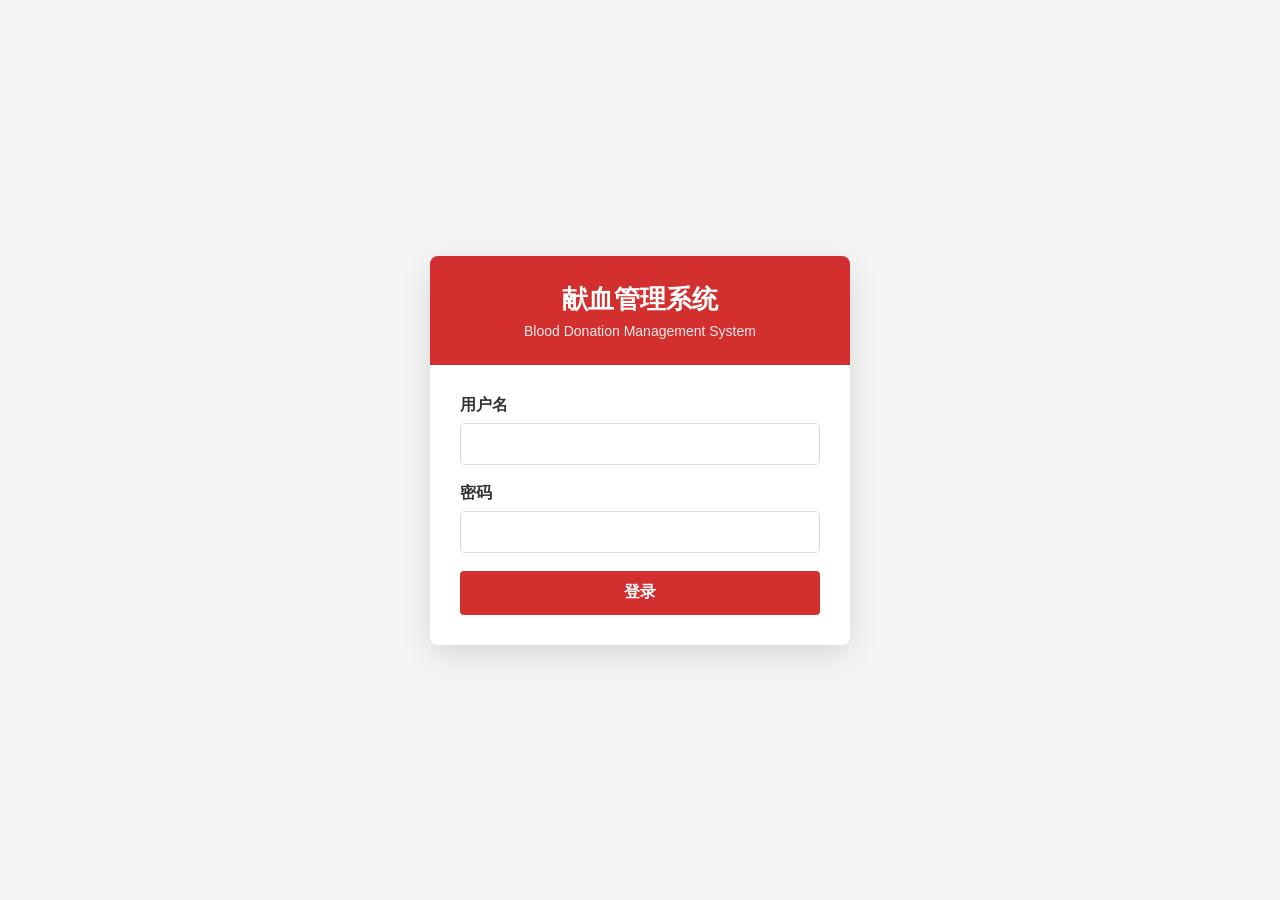
==== src/main/resources/static/index.html @ af1af0ae "feat(frontend): 接入页面 token 鉴权" ====
<!DOCTYPE html>
<html lang="zh-CN">
<head>
    <meta charset="UTF-8">
    <meta name="viewport" content="width=device-width, initial-scale=1.0">
    <title>献血管理系统</title>
    <style>
        * {
            margin: 0;
            padding: 0;
            box-sizing: border-box;
        }
        body {
            font-family: 'Microsoft YaHei', sans-serif;
            background-color: #f5f5f5;
        }
        .header {
            background: linear-gradient(135deg, #e53935 0%, #d32f2f 100%);
            color: white;
            padding: 20px;
            text-align: center;
            box-shadow: 0 2px 10px rgba(0,0,0,0.1);
        }
        .header h1 {
            font-size: 28px;
            font-weight: bold;
        }
        .nav {
            background: #333;
            padding: 10px;
            text-align: center;
        }
        .nav a {
            color: white;
            text-decoration: none;
            margin: 0 20px;
            font-size: 16px;
            padding: 8px 16px;
            border-radius: 4px;
            transition: background 0.3s;
        }
        .nav a:hover {
            background: #555;
        }
        .container {
            max-width: 1200px;
            margin: 30px auto;
            padding: 0 20px;
        }
        .card {
            background: white;
            border-radius: 8px;
            padding: 25px;
            margin-bottom: 20px;
            box-shadow: 0 2px 10px rgba(0,0,0,0.08);
        }
        .card h2 {
            color: #333;
            margin-bottom: 20px;
            padding-bottom: 10px;
            border-bottom: 2px solid #e53935;
        }
        .stats-grid {
            display: grid;
            grid-template-columns: repeat(auto-fit, minmax(250px, 1fr));
            gap: 20px;
            margin-top: 20px;
        }
        .stat-card {
            background: linear-gradient(135deg, #667eea 0%, #764ba2 100%);
            color: white;
            padding: 25px;
            border-radius: 8px;
            text-align: center;
        }
        .stat-card:nth-child(2) {
            background: linear-gradient(135deg, #f093fb 0%, #f5576c 100%);
        }
        .stat-card:nth-child(3) {
            background: linear-gradient(135deg, #4facfe 0%, #00f2fe 100%);
        }
        .stat-card:nth-child(4) {
            background: linear-gradient(135deg, #43e97b 0%, #38f9d7 100%);
        }
        .stat-value {
            font-size: 36px;
            font-weight: bold;
            margin-bottom: 5px;
        }
        .stat-label {
            font-size: 14px;
            opacity: 0.9;
        }
        .btn {
            background: #e53935;
            color: white;
            border: none;
            padding: 10px 20px;
            border-radius: 4px;
            cursor: pointer;
            font-size: 14px;
            transition: background 0.3s;
        }
        .btn:hover {
            background: #d32f2f;
        }
        .btn-primary {
            background: #1976d2;
        }
        .btn-primary:hover {
            background: #1565c0;
        }
        .btn-success {
            background: #388e3c;
        }
        .btn-success:hover {
            background: #2e7d32;
        }
        .btn-danger {
            background: #d32f2f;
        }
        .btn-danger:hover {
            background: #c62828;
        }
        table {
            width: 100%;
            border-collapse: collapse;
            margin-top: 15px;
        }
        table th, table td {
            padding: 12px;
            text-align: left;
            border-bottom: 1px solid #eee;
        }
        table th {
            background: #f8f9fa;
            font-weight: 600;
            color: #333;
        }
        table tr:hover {
            background: #f5f5f5;
        }
        .form-group {
            margin-bottom: 15px;
        }
        .form-group label {
            display: block;
            margin-bottom: 5px;
            font-weight: 500;
        }
        .form-group input, .form-group select, .form-group textarea {
            width: 100%;
            padding: 10px;
            border: 1px solid #ddd;
            border-radius: 4px;
            font-size: 14px;
        }
        .form-group input:focus, .form-group select:focus, .form-group textarea:focus {
            outline: none;
            border-color: #e53935;
        }
        .modal {
            display: none;
            position: fixed;
            top: 0;
            left: 0;
            width: 100%;
            height: 100%;
            background: rgba(0,0,0,0.5);
            justify-content: center;
            align-items: center;
            z-index: 1000;
        }
        .modal-content {
            background: white;
            padding: 30px;
            border-radius: 8px;
            width: 90%;
            max-width: 500px;
            position: relative;
        }
        .modal-content .close {
            position: absolute;
            top: 15px;
            right: 15px;
            font-size: 24px;
            cursor: pointer;
            color: #999;
        }
        .modal-content .close:hover {
            color: #333;
        }
        .status-badge {
            padding: 4px 12px;
            border-radius: 20px;
            font-size: 12px;
            font-weight: 500;
        }
        .status-pending {
            background: #fff3e0;
            color: #e65100;
        }
        .status-active {
            background: #e3f2fd;
            color: #1565c0;
        }
        .status-completed {
            background: #e8f5e9;
            color: #2e7d32;
        }
        .status-canceled {
            background: #fce4ec;
            color: #c2185b;
        }
        .pagination {
            text-align: center;
            margin-top: 20px;
        }
        .pagination a {
            display: inline-block;
            padding: 8px 16px;
            margin: 0 4px;
            border: 1px solid #ddd;
            border-radius: 4px;
            text-decoration: none;
            color: #333;
        }
        .pagination a:hover {
            background: #f5f5f5;
        }
        .pagination a.active {
            background: #e53935;
            color: white;
            border-color: #e53935;
        }
        .search-bar {
            display: flex;
            gap: 10px;
            margin-bottom: 20px;
        }
        .search-bar input {
            flex: 1;
            padding: 10px;
            border: 1px solid #ddd;
            border-radius: 4px;
        }
        .message {
            padding: 12px;
            border-radius: 4px;
            margin-bottom: 15px;
        }
        .message.success {
            background: #e8f5e9;
            color: #2e7d32;
        }
        .message.error {
            background: #fce4ec;
            color: #c2185b;
        }
    </style>
</head>
<body>
    <div class="header">
        <h1>🩸 献血管理系统</h1>
        <p style="margin-top: 5px; opacity: 0.9;">Blood Donation Management System</p>
    </div>
    
    <div class="nav">
        <a href="index.html">首页</a>
        <a href="activity.html">活动管理</a>
        <a href="appointment.html">预约管理</a>
        <a href="donor.html">献血者管理</a>
        <a href="collection.html">采血记录</a>
        <a href="stock.html">库存管理</a>
    </div>

    <div class="container">
        <div class="card">
            <h2>📊 数据概览</h2>
            <div class="stats-grid">
                <div class="stat-card">
                    <div class="stat-value" id="activityCount">0</div>
                    <div class="stat-label">活动总数</div>
                </div>
                <div class="stat-card">
                    <div class="stat-value" id="appointmentCount">0</div>
                    <div class="stat-label">预约总数</div>
                </div>
                <div class="stat-card">
                    <div class="stat-value" id="donorCount">0</div>
                    <div class="stat-label">献血者总数</div>
                </div>
                <div class="stat-card">
                    <div class="stat-value" id="stockCount">0</div>
                    <div class="stat-label">库存总量(ml)</div>
                </div>
            </div>
        </div>

        <div class="card">
            <h2>🎯 近期活动</h2>
            <table>
                <thead>
                    <tr>
                        <th>活动名称</th>
                        <th>地点</th>
                        <th>日期</th>
                        <th>状态</th>
                        <th>剩余名额</th>
                    </tr>
                </thead>
                <tbody id="recentActivities">
                    <tr>
                        <td colspan="5" style="text-align: center; color: #999;">加载中...</td>
                    </tr>
                </tbody>
            </table>
        </div>

        <div class="card">
            <h2>📝 今日预约</h2>
            <table>
                <thead>
                    <tr>
                        <th>预约人</th>
                        <th>活动</th>
                        <th>时段</th>
                        <th>状态</th>
                        <th>预约时间</th>
                    </tr>
                </thead>
                <tbody id="todayAppointments">
                    <tr>
                        <td colspan="5" style="text-align: center; color: #999;">加载中...</td>
                    </tr>
                </tbody>
            </table>
        </div>
    </div>

    <script src="auth.js"></script>
    <script>
        const API_BASE = '/api';

        async function fetchData(url) {
            try {
                const response = await fetch(API_BASE + url);
                const result = await response.json();
                return result.data;
            } catch (error) {
                console.error('Fetch error:', error);
                return null;
            }
        }

        async function loadStats() {
            const role = BloodAuth.getUserRole();
            const isDonor = role === 'ROLE_DONOR';
            const isAdmin = BloodAuth.hasAnyRole(['ROLE_ADMIN', 'ROLE_SUPER_ADMIN']);
            const activities = await fetchData('/activity/all');
            const appointments = isDonor ? await fetchData('/appointment/my/list?pageNum=1&pageSize=1000') : null;
            const donors = isAdmin ? await fetchData('/donor/list?pageNum=1&pageSize=1000') : null;
            const stocks = isAdmin ? await fetchData('/stock/summary?bloodType=A型') : null;

            document.getElementById('activityCount').textContent = activities ? activities.length : 0;
            document.getElementById('appointmentCount').textContent = appointments ? appointments.total : 0;
            document.getElementById('donorCount').textContent = donors ? donors.total : 0;
            document.getElementById('stockCount').textContent = stocks ? stocks.totalAmount : 0;
        }

        async function loadRecentActivities() {
            const activities = await fetchData('/activity/list?pageNum=1&pageSize=5');
            const tbody = document.getElementById('recentActivities');
            
            if (!activities || activities.records.length === 0) {
                tbody.innerHTML = '<tr><td colspan="5" style="text-align: center; color: #999;">暂无数据</td></tr>';
                return;
            }

            tbody.innerHTML = activities.records.map(activity => `
                <tr>
                    <td>${activity.activityName}</td>
                    <td>${activity.location}</td>
                    <td>${activity.activityDate}</td>
                    <td><span class="status-badge ${getStatusClass(activity.status)}">${activity.status}</span></td>
                    <td>上午: ${activity.morningRemaining} / 下午: ${activity.afternoonRemaining}</td>
                </tr>
            `).join('');
        }

        async function loadTodayAppointments() {
            const tbody = document.getElementById('todayAppointments');
            if (BloodAuth.getUserRole() !== 'ROLE_DONOR') {
                tbody.innerHTML = '<tr><td colspan="5" style="text-align: center; color: #999;">管理员可通过左侧业务模块查看数据</td></tr>';
                return;
            }

            const appointments = await fetchData('/appointment/my/list?pageNum=1&pageSize=10');
            
            if (!appointments || appointments.records.length === 0) {
                tbody.innerHTML = '<tr><td colspan="5" style="text-align: center; color: #999;">暂无数据</td></tr>';
                return;
            }

            tbody.innerHTML = appointments.records.slice(0, 5).map(app => `
                <tr>
                    <td>用户${app.userId}</td>
                    <td>活动${app.activityId}</td>
                    <td>${app.timeSlot}</td>
                    <td><span class="status-badge ${getStatusClass(app.status)}">${app.status}</span></td>
                    <td>${app.appointmentTime ? app.appointmentTime.split(' ')[0] : '-'}</td>
                </tr>
            `).join('');
        }

        function getStatusClass(status) {
            switch(status) {
                case '未开始':
                case '待参加':
                    return 'status-pending';
                case '进行中':
                    return 'status-active';
                case '已完成':
                    return 'status-completed';
                case '已取消':
                case '已失效':
                    return 'status-canceled';
                default:
                    return 'status-pending';
            }
        }

        document.addEventListener('DOMContentLoaded', () => {
            loadStats();
            loadRecentActivities();
            loadTodayAppointments();
        });
    </script>
</body>
</html>
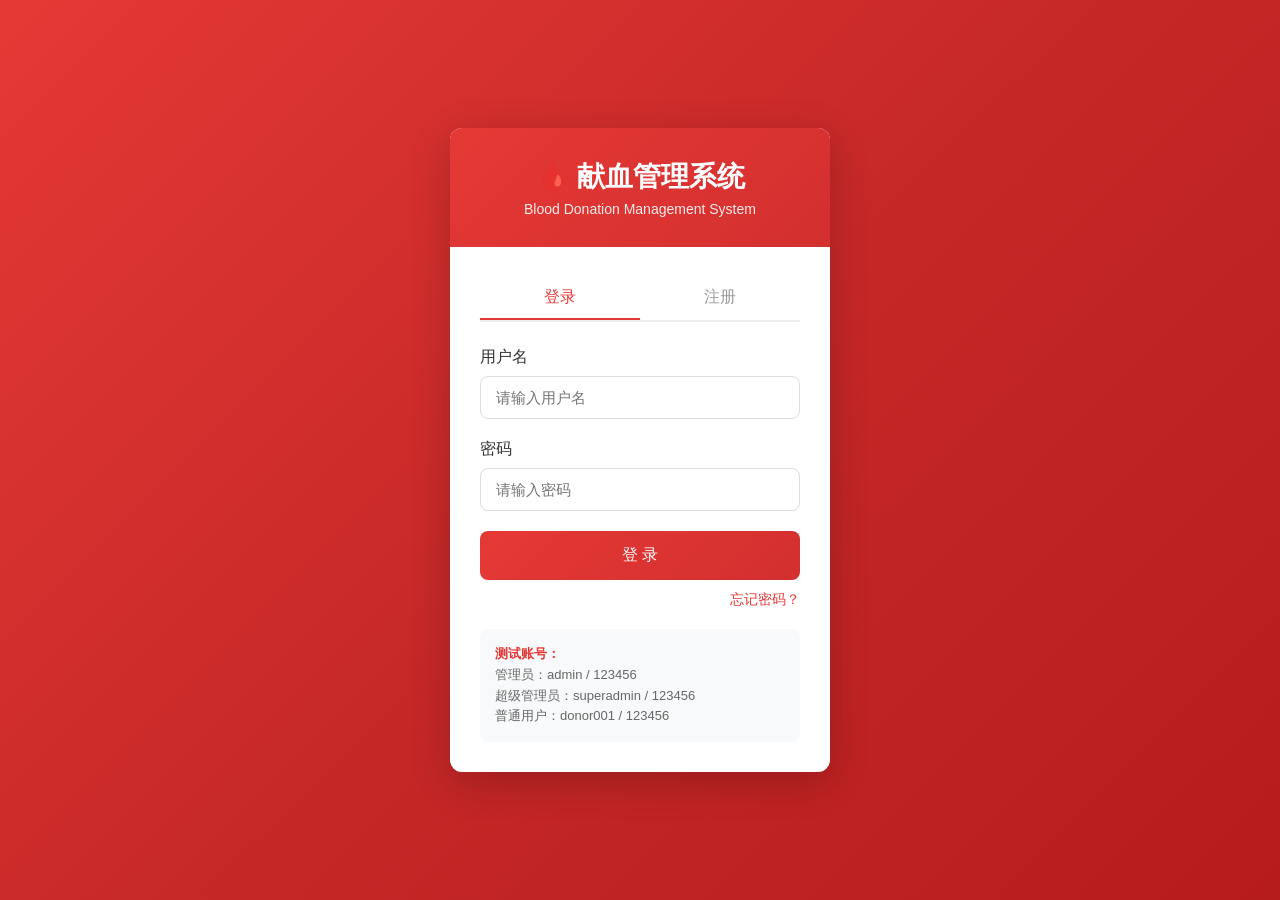
==== commit 1c5bdb84: "功能补充" ====
--- a/src/main/resources/static/index.html
+++ b/src/main/resources/static/index.html
@@ -3,7 +3,7 @@
 <head>
     <meta charset="UTF-8">
     <meta name="viewport" content="width=device-width, initial-scale=1.0">
-    <title>献血管理系统</title>
+    <title>献血管理系统 - 登录</title>
     <style>
         * {
             margin: 0;
@@ -12,242 +12,103 @@
         }
         body {
             font-family: 'Microsoft YaHei', sans-serif;
-            background-color: #f5f5f5;
-        }
-        .header {
+            background: linear-gradient(135deg, #e53935 0%, #c62828 50%, #b71c1c 100%);
+            min-height: 100vh;
+            display: flex;
+            justify-content: center;
+            align-items: center;
+        }
+        .container {
+            width: 100%;
+            max-width: 420px;
+            padding: 20px;
+        }
+        .login-box {
+            background: white;
+            border-radius: 12px;
+            box-shadow: 0 10px 40px rgba(0,0,0,0.2);
+            overflow: hidden;
+        }
+        .logo-section {
+            background: linear-gradient(135deg, #e53935 0%, #d32f2f 100%);
+            padding: 30px;
+            text-align: center;
+            color: white;
+        }
+        .logo-section h1 {
+            font-size: 28px;
+            margin-bottom: 5px;
+        }
+        .logo-section p {
+            opacity: 0.9;
+            font-size: 14px;
+        }
+        .form-section {
+            padding: 30px;
+        }
+        .tabs {
+            display: flex;
+            margin-bottom: 25px;
+            border-bottom: 2px solid #eee;
+        }
+        .tab {
+            flex: 1;
+            text-align: center;
+            padding: 10px;
+            cursor: pointer;
+            font-size: 16px;
+            font-weight: 500;
+            color: #999;
+            border-bottom: 2px solid transparent;
+            transition: all 0.3s;
+        }
+        .tab.active {
+            color: #e53935;
+            border-bottom-color: #e53935;
+        }
+        .form-group {
+            margin-bottom: 20px;
+        }
+        .form-group label {
+            display: block;
+            margin-bottom: 8px;
+            font-weight: 500;
+            color: #333;
+        }
+        .form-group input {
+            width: 100%;
+            padding: 12px 15px;
+            border: 1px solid #ddd;
+            border-radius: 8px;
+            font-size: 15px;
+            transition: border-color 0.3s;
+        }
+        .form-group input:focus {
+            outline: none;
+            border-color: #e53935;
+        }
+        .btn {
+            width: 100%;
+            padding: 14px;
+            border: none;
+            border-radius: 8px;
+            font-size: 16px;
+            font-weight: 500;
+            cursor: pointer;
+            transition: background 0.3s;
+        }
+        .btn-primary {
             background: linear-gradient(135deg, #e53935 0%, #d32f2f 100%);
             color: white;
-            padding: 20px;
-            text-align: center;
-            box-shadow: 0 2px 10px rgba(0,0,0,0.1);
-        }
-        .header h1 {
-            font-size: 28px;
-            font-weight: bold;
-        }
-        .nav {
-            background: #333;
-            padding: 10px;
-            text-align: center;
-        }
-        .nav a {
-            color: white;
-            text-decoration: none;
-            margin: 0 20px;
-            font-size: 16px;
-            padding: 8px 16px;
-            border-radius: 4px;
-            transition: background 0.3s;
-        }
-        .nav a:hover {
-            background: #555;
-        }
-        .container {
-            max-width: 1200px;
-            margin: 30px auto;
-            padding: 0 20px;
-        }
-        .card {
-            background: white;
-            border-radius: 8px;
-            padding: 25px;
-            margin-bottom: 20px;
-            box-shadow: 0 2px 10px rgba(0,0,0,0.08);
-        }
-        .card h2 {
-            color: #333;
-            margin-bottom: 20px;
-            padding-bottom: 10px;
-            border-bottom: 2px solid #e53935;
-        }
-        .stats-grid {
-            display: grid;
-            grid-template-columns: repeat(auto-fit, minmax(250px, 1fr));
-            gap: 20px;
-            margin-top: 20px;
-        }
-        .stat-card {
-            background: linear-gradient(135deg, #667eea 0%, #764ba2 100%);
-            color: white;
-            padding: 25px;
-            border-radius: 8px;
-            text-align: center;
-        }
-        .stat-card:nth-child(2) {
-            background: linear-gradient(135deg, #f093fb 0%, #f5576c 100%);
-        }
-        .stat-card:nth-child(3) {
-            background: linear-gradient(135deg, #4facfe 0%, #00f2fe 100%);
-        }
-        .stat-card:nth-child(4) {
-            background: linear-gradient(135deg, #43e97b 0%, #38f9d7 100%);
-        }
-        .stat-value {
-            font-size: 36px;
-            font-weight: bold;
-            margin-bottom: 5px;
-        }
-        .stat-label {
-            font-size: 14px;
-            opacity: 0.9;
-        }
-        .btn {
-            background: #e53935;
-            color: white;
-            border: none;
-            padding: 10px 20px;
-            border-radius: 4px;
-            cursor: pointer;
-            font-size: 14px;
-            transition: background 0.3s;
-        }
-        .btn:hover {
-            background: #d32f2f;
-        }
-        .btn-primary {
-            background: #1976d2;
         }
         .btn-primary:hover {
-            background: #1565c0;
-        }
-        .btn-success {
-            background: #388e3c;
-        }
-        .btn-success:hover {
-            background: #2e7d32;
-        }
-        .btn-danger {
-            background: #d32f2f;
-        }
-        .btn-danger:hover {
-            background: #c62828;
-        }
-        table {
-            width: 100%;
-            border-collapse: collapse;
-            margin-top: 15px;
-        }
-        table th, table td {
-            padding: 12px;
-            text-align: left;
-            border-bottom: 1px solid #eee;
-        }
-        table th {
-            background: #f8f9fa;
-            font-weight: 600;
-            color: #333;
-        }
-        table tr:hover {
-            background: #f5f5f5;
-        }
-        .form-group {
-            margin-bottom: 15px;
-        }
-        .form-group label {
-            display: block;
-            margin-bottom: 5px;
-            font-weight: 500;
-        }
-        .form-group input, .form-group select, .form-group textarea {
-            width: 100%;
-            padding: 10px;
-            border: 1px solid #ddd;
-            border-radius: 4px;
-            font-size: 14px;
-        }
-        .form-group input:focus, .form-group select:focus, .form-group textarea:focus {
-            outline: none;
-            border-color: #e53935;
-        }
-        .modal {
-            display: none;
-            position: fixed;
-            top: 0;
-            left: 0;
-            width: 100%;
-            height: 100%;
-            background: rgba(0,0,0,0.5);
-            justify-content: center;
-            align-items: center;
-            z-index: 1000;
-        }
-        .modal-content {
-            background: white;
-            padding: 30px;
-            border-radius: 8px;
-            width: 90%;
-            max-width: 500px;
-            position: relative;
-        }
-        .modal-content .close {
-            position: absolute;
-            top: 15px;
-            right: 15px;
-            font-size: 24px;
-            cursor: pointer;
-            color: #999;
-        }
-        .modal-content .close:hover {
-            color: #333;
-        }
-        .status-badge {
-            padding: 4px 12px;
-            border-radius: 20px;
-            font-size: 12px;
-            font-weight: 500;
-        }
-        .status-pending {
-            background: #fff3e0;
-            color: #e65100;
-        }
-        .status-active {
-            background: #e3f2fd;
-            color: #1565c0;
-        }
-        .status-completed {
-            background: #e8f5e9;
-            color: #2e7d32;
-        }
-        .status-canceled {
-            background: #fce4ec;
-            color: #c2185b;
-        }
-        .pagination {
-            text-align: center;
-            margin-top: 20px;
-        }
-        .pagination a {
-            display: inline-block;
-            padding: 8px 16px;
-            margin: 0 4px;
-            border: 1px solid #ddd;
-            border-radius: 4px;
-            text-decoration: none;
-            color: #333;
-        }
-        .pagination a:hover {
-            background: #f5f5f5;
-        }
-        .pagination a.active {
-            background: #e53935;
-            color: white;
-            border-color: #e53935;
-        }
-        .search-bar {
-            display: flex;
-            gap: 10px;
-            margin-bottom: 20px;
-        }
-        .search-bar input {
-            flex: 1;
-            padding: 10px;
-            border: 1px solid #ddd;
-            border-radius: 4px;
+            background: linear-gradient(135deg, #d32f2f 0%, #c62828 100%);
         }
         .message {
             padding: 12px;
-            border-radius: 4px;
+            border-radius: 6px;
             margin-bottom: 15px;
+            display: none;
         }
         .message.success {
             background: #e8f5e9;
@@ -257,184 +118,196 @@
             background: #fce4ec;
             color: #c2185b;
         }
+        .loading {
+            display: none;
+            text-align: center;
+            padding: 10px;
+            color: #e53935;
+        }
+        .forgot-link {
+            text-align: right;
+            margin-top: 10px;
+        }
+        .forgot-link a {
+            color: #e53935;
+            text-decoration: none;
+            font-size: 14px;
+        }
+        .forgot-link a:hover {
+            text-decoration: underline;
+        }
+        .role-tip {
+            margin-top: 20px;
+            padding: 15px;
+            background: #f8f9fa;
+            border-radius: 8px;
+            font-size: 13px;
+            color: #666;
+            line-height: 1.6;
+        }
+        .role-tip strong {
+            color: #e53935;
+        }
     </style>
 </head>
 <body>
-    <div class="header">
-        <h1>🩸 献血管理系统</h1>
-        <p style="margin-top: 5px; opacity: 0.9;">Blood Donation Management System</p>
-    </div>
-    
-    <div class="nav">
-        <a href="index.html">首页</a>
-        <a href="activity.html">活动管理</a>
-        <a href="appointment.html">预约管理</a>
-        <a href="donor.html">献血者管理</a>
-        <a href="collection.html">采血记录</a>
-        <a href="stock.html">库存管理</a>
-    </div>
-
     <div class="container">
-        <div class="card">
-            <h2>📊 数据概览</h2>
-            <div class="stats-grid">
-                <div class="stat-card">
-                    <div class="stat-value" id="activityCount">0</div>
-                    <div class="stat-label">活动总数</div>
+        <div class="login-box">
+            <div class="logo-section">
+                <h1>🩸 献血管理系统</h1>
+                <p>Blood Donation Management System</p>
+            </div>
+            
+            <div class="form-section">
+                <div class="tabs">
+                    <div class="tab active" onclick="showTab('login')">登录</div>
+                    <div class="tab" onclick="showTab('register')">注册</div>
                 </div>
-                <div class="stat-card">
-                    <div class="stat-value" id="appointmentCount">0</div>
-                    <div class="stat-label">预约总数</div>
+
+                <div id="message" class="message"></div>
+
+                <div id="login-form">
+                    <div class="form-group">
+                        <label>用户名</label>
+                        <input type="text" id="login-username" placeholder="请输入用户名">
+                    </div>
+                    <div class="form-group">
+                        <label>密码</label>
+                        <input type="password" id="login-password" placeholder="请输入密码">
+                    </div>
+                    <button class="btn btn-primary" onclick="handleLogin()">登 录</button>
+                    <div class="forgot-link">
+                        <a href="#">忘记密码？</a>
+                    </div>
                 </div>
-                <div class="stat-card">
-                    <div class="stat-value" id="donorCount">0</div>
-                    <div class="stat-label">献血者总数</div>
+
+                <div id="register-form" style="display: none;">
+                    <div class="form-group">
+                        <label>用户名</label>
+                        <input type="text" id="reg-username" placeholder="3-20个字符">
+                    </div>
+                    <div class="form-group">
+                        <label>密码</label>
+                        <input type="password" id="reg-password" placeholder="6-30个字符">
+                    </div>
+                    <div class="form-group">
+                        <label>真实姓名</label>
+                        <input type="text" id="reg-realname" placeholder="请输入真实姓名">
+                    </div>
+                    <button class="btn btn-primary" onclick="handleRegister()">注 册</button>
                 </div>
-                <div class="stat-card">
-                    <div class="stat-value" id="stockCount">0</div>
-                    <div class="stat-label">库存总量(ml)</div>
+
+                <div class="role-tip">
+                    <strong>测试账号：</strong><br>
+                    管理员：admin / 123456<br>
+                    超级管理员：superadmin / 123456<br>
+                    普通用户：donor001 / 123456
                 </div>
             </div>
         </div>
-
-        <div class="card">
-            <h2>🎯 近期活动</h2>
-            <table>
-                <thead>
-                    <tr>
-                        <th>活动名称</th>
-                        <th>地点</th>
-                        <th>日期</th>
-                        <th>状态</th>
-                        <th>剩余名额</th>
-                    </tr>
-                </thead>
-                <tbody id="recentActivities">
-                    <tr>
-                        <td colspan="5" style="text-align: center; color: #999;">加载中...</td>
-                    </tr>
-                </tbody>
-            </table>
-        </div>
-
-        <div class="card">
-            <h2>📝 今日预约</h2>
-            <table>
-                <thead>
-                    <tr>
-                        <th>预约人</th>
-                        <th>活动</th>
-                        <th>时段</th>
-                        <th>状态</th>
-                        <th>预约时间</th>
-                    </tr>
-                </thead>
-                <tbody id="todayAppointments">
-                    <tr>
-                        <td colspan="5" style="text-align: center; color: #999;">加载中...</td>
-                    </tr>
-                </tbody>
-            </table>
-        </div>
     </div>
 
-    <script src="auth.js"></script>
     <script>
         const API_BASE = '/api';
 
-        async function fetchData(url) {
+        function showTab(tabName) {
+            document.querySelectorAll('.tab').forEach(t => t.classList.remove('active'));
+            event.target.classList.add('active');
+            
+            document.getElementById('login-form').style.display = tabName === 'login' ? 'block' : 'none';
+            document.getElementById('register-form').style.display = tabName === 'register' ? 'block' : 'none';
+            hideMessage();
+        }
+
+        function showMessage(text, type) {
+            const msg = document.getElementById('message');
+            msg.textContent = text;
+            msg.className = 'message ' + type;
+            msg.style.display = 'block';
+        }
+
+        function hideMessage() {
+            document.getElementById('message').style.display = 'none';
+        }
+
+        async function handleLogin() {
+            const username = document.getElementById('login-username').value.trim();
+            const password = document.getElementById('login-password').value.trim();
+
+            if (!username || !password) {
+                showMessage('请输入用户名和密码', 'error');
+                return;
+            }
+
             try {
-                const response = await fetch(API_BASE + url);
+                const response = await fetch(API_BASE + '/user/login', {
+                    method: 'POST',
+                    headers: { 'Content-Type': 'application/json' },
+                    body: JSON.stringify({ username, password })
+                });
+
                 const result = await response.json();
-                return result.data;
+
+                if (result.code === 200) {
+                    localStorage.setItem('token', result.data.token);
+                    localStorage.setItem('userId', result.data.userId);
+                    localStorage.setItem('username', result.data.username);
+                    localStorage.setItem('role', result.data.role);
+                    
+                    if (result.data.role === 'ROLE_SUPER_ADMIN' || result.data.role === 'ROLE_ADMIN') {
+                        window.location.href = 'admin.html';
+                    } else {
+                        window.location.href = 'donor.html';
+                    }
+                } else {
+                    showMessage(result.msg || '登录失败', 'error');
+                }
             } catch (error) {
-                console.error('Fetch error:', error);
-                return null;
-            }
-        }
-
-        async function loadStats() {
-            const role = BloodAuth.getUserRole();
-            const isDonor = role === 'ROLE_DONOR';
-            const isAdmin = BloodAuth.hasAnyRole(['ROLE_ADMIN', 'ROLE_SUPER_ADMIN']);
-            const activities = await fetchData('/activity/all');
-            const appointments = isDonor ? await fetchData('/appointment/my/list?pageNum=1&pageSize=1000') : null;
-            const donors = isAdmin ? await fetchData('/donor/list?pageNum=1&pageSize=1000') : null;
-            const stocks = isAdmin ? await fetchData('/stock/summary?bloodType=A型') : null;
-
-            document.getElementById('activityCount').textContent = activities ? activities.length : 0;
-            document.getElementById('appointmentCount').textContent = appointments ? appointments.total : 0;
-            document.getElementById('donorCount').textContent = donors ? donors.total : 0;
-            document.getElementById('stockCount').textContent = stocks ? stocks.totalAmount : 0;
-        }
-
-        async function loadRecentActivities() {
-            const activities = await fetchData('/activity/list?pageNum=1&pageSize=5');
-            const tbody = document.getElementById('recentActivities');
-            
-            if (!activities || activities.records.length === 0) {
-                tbody.innerHTML = '<tr><td colspan="5" style="text-align: center; color: #999;">暂无数据</td></tr>';
+                showMessage('网络错误，请稍后重试', 'error');
+                console.error(error);
+            }
+        }
+
+        async function handleRegister() {
+            const username = document.getElementById('reg-username').value.trim();
+            const password = document.getElementById('reg-password').value.trim();
+            const realName = document.getElementById('reg-realname').value.trim();
+
+            if (!username || !password || !realName) {
+                showMessage('请填写完整信息', 'error');
                 return;
             }
 
-            tbody.innerHTML = activities.records.map(activity => `
-                <tr>
-                    <td>${activity.activityName}</td>
-                    <td>${activity.location}</td>
-                    <td>${activity.activityDate}</td>
-                    <td><span class="status-badge ${getStatusClass(activity.status)}">${activity.status}</span></td>
-                    <td>上午: ${activity.morningRemaining} / 下午: ${activity.afternoonRemaining}</td>
-                </tr>
-            `).join('');
-        }
-
-        async function loadTodayAppointments() {
-            const tbody = document.getElementById('todayAppointments');
-            if (BloodAuth.getUserRole() !== 'ROLE_DONOR') {
-                tbody.innerHTML = '<tr><td colspan="5" style="text-align: center; color: #999;">管理员可通过左侧业务模块查看数据</td></tr>';
+            if (username.length < 3 || username.length > 20) {
+                showMessage('用户名长度必须在3-20之间', 'error');
                 return;
             }
 
-            const appointments = await fetchData('/appointment/my/list?pageNum=1&pageSize=10');
-            
-            if (!appointments || appointments.records.length === 0) {
-                tbody.innerHTML = '<tr><td colspan="5" style="text-align: center; color: #999;">暂无数据</td></tr>';
+            if (password.length < 6 || password.length > 30) {
+                showMessage('密码长度必须在6-30之间', 'error');
                 return;
             }
 
-            tbody.innerHTML = appointments.records.slice(0, 5).map(app => `
-                <tr>
-                    <td>用户${app.userId}</td>
-                    <td>活动${app.activityId}</td>
-                    <td>${app.timeSlot}</td>
-                    <td><span class="status-badge ${getStatusClass(app.status)}">${app.status}</span></td>
-                    <td>${app.appointmentTime ? app.appointmentTime.split(' ')[0] : '-'}</td>
-                </tr>
-            `).join('');
-        }
-
-        function getStatusClass(status) {
-            switch(status) {
-                case '未开始':
-                case '待参加':
-                    return 'status-pending';
-                case '进行中':
-                    return 'status-active';
-                case '已完成':
-                    return 'status-completed';
-                case '已取消':
-                case '已失效':
-                    return 'status-canceled';
-                default:
-                    return 'status-pending';
-            }
-        }
-
-        document.addEventListener('DOMContentLoaded', () => {
-            loadStats();
-            loadRecentActivities();
-            loadTodayAppointments();
-        });
+            try {
+                const response = await fetch(API_BASE + '/user/register', {
+                    method: 'POST',
+                    headers: { 'Content-Type': 'application/json' },
+                    body: JSON.stringify({ username, password, realName })
+                });
+
+                const result = await response.json();
+
+                if (result.code === 200) {
+                    showMessage('注册成功，请登录', 'success');
+                    setTimeout(() => showTab('login'), 1500);
+                } else {
+                    showMessage(result.msg || '注册失败', 'error');
+                }
+            } catch (error) {
+                showMessage('网络错误，请稍后重试', 'error');
+                console.error(error);
+            }
+        }
     </script>
 </body>
-</html>
+</html>
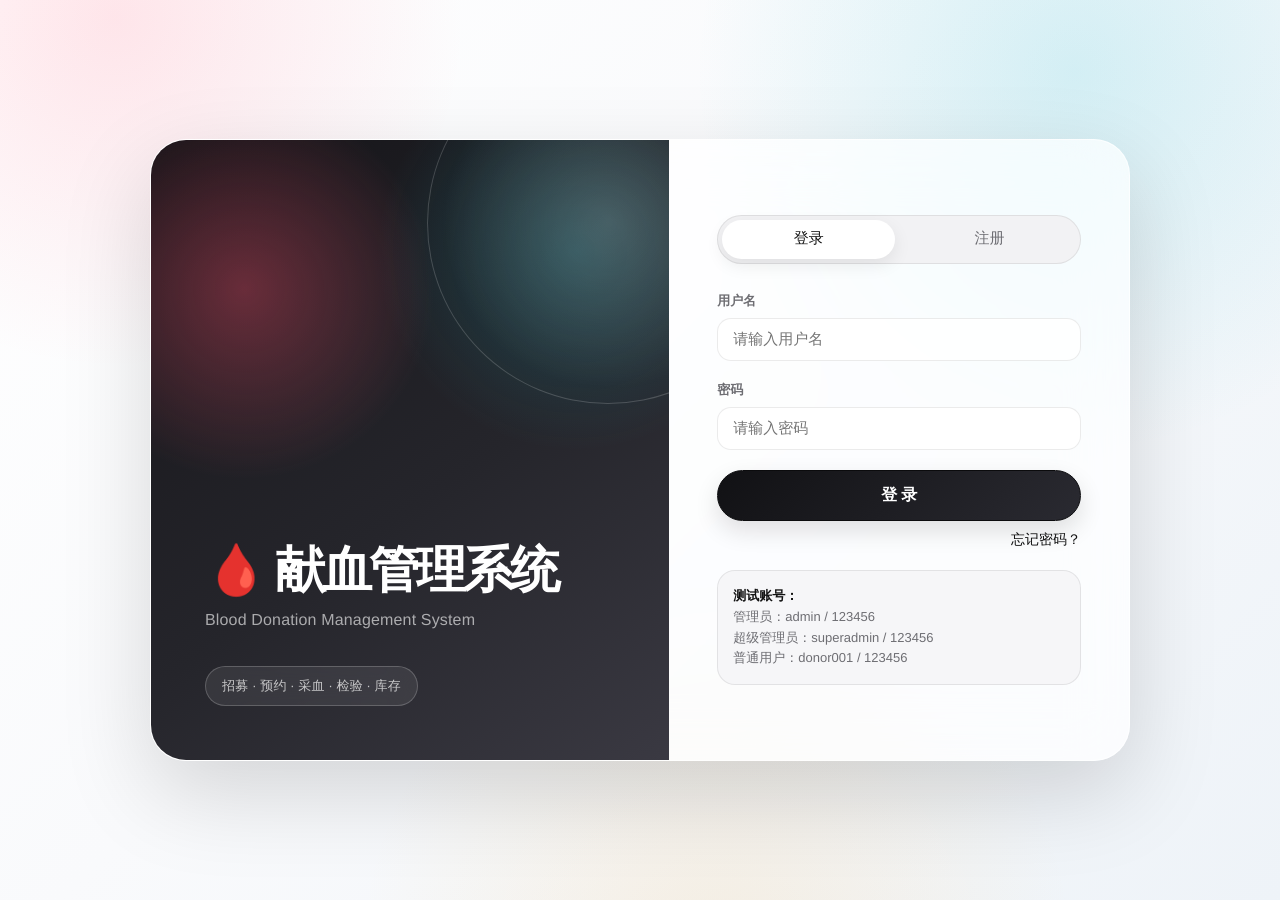
==== commit c3caa1f4: "refactor(frontend): 重构前端UI设计，并添加前端统计信息所需的对应后端接口" ====
--- a/src/main/resources/static/index.html
+++ b/src/main/resources/static/index.html
@@ -1,6 +1,7 @@
 <!DOCTYPE html>
 <html lang="zh-CN">
 <head>
+    <link rel="icon" href="data:,">
     <meta charset="UTF-8">
     <meta name="viewport" content="width=device-width, initial-scale=1.0">
     <title>献血管理系统 - 登录</title>
@@ -148,9 +149,1649 @@
         .role-tip strong {
             color: #e53935;
         }
+        .redirect-overlay {
+            position: fixed;
+            inset: 0;
+            z-index: 20;
+            display: none;
+            align-items: center;
+            justify-content: center;
+            padding: 24px;
+            background: rgba(183, 28, 28, 0.94);
+            color: white;
+        }
+        .redirect-overlay.show {
+            display: flex;
+            animation: fadeIn 0.25s ease-out;
+        }
+        .redirect-card {
+            width: min(420px, 100%);
+            padding: 34px 28px;
+            border-radius: 8px;
+            text-align: center;
+            background: rgba(255, 255, 255, 0.12);
+            border: 1px solid rgba(255, 255, 255, 0.24);
+            box-shadow: 0 18px 45px rgba(0, 0, 0, 0.22);
+        }
+        .redirect-card h2 {
+            font-size: 26px;
+            margin-bottom: 12px;
+        }
+        .redirect-card p {
+            font-size: 17px;
+            line-height: 1.7;
+            margin-bottom: 8px;
+            font-weight: 500;
+        }
+        .redirect-card span {
+            display: block;
+            opacity: 0.88;
+            font-size: 14px;
+        }
+        .activity-progress {
+            position: relative;
+            width: 300px;
+            height: 68px;
+            margin: 30px auto 0;
+            color: white;
+            overflow: hidden;
+        }
+        .activity-icon {
+            display: block;
+            width: 100%;
+            height: 100%;
+        }
+        .activity-icon-fill {
+            position: absolute;
+            inset: 0 auto 0 0;
+            width: 0;
+            overflow: hidden;
+        }
+        .activity-icon-fill svg {
+            width: 300px;
+            height: 68px;
+            max-width: none;
+        }
+        .redirect-overlay.show .activity-icon-fill {
+            animation: activityReveal 2s cubic-bezier(0.45, 0, 0.55, 1) forwards;
+        }
+        @keyframes fadeIn {
+            from { opacity: 0; }
+            to { opacity: 1; }
+        }
+        @keyframes activityReveal {
+            from { width: 0; }
+            to { width: 100%; }
+        }
     </style>
+    <style id="apple-style-inline">
+/*
+ * AppleStyle frontend refresh.
+ * Shared visual layer for the static pages only.
+ */
+:root {
+    --apple-bg: #f7f8fb;
+    --apple-bg-soft: #ffffff;
+    --apple-surface: rgba(255, 255, 255, 0.88);
+    --apple-surface-strong: #ffffff;
+    --apple-ink: #111111;
+    --apple-ink-soft: #1d1d1f;
+    --apple-muted: #6e6e73;
+    --apple-muted-2: #86868b;
+    --apple-border: rgba(0, 0, 0, 0.08);
+    --apple-border-strong: rgba(0, 0, 0, 0.14);
+    --apple-fill: #f2f2f4;
+    --apple-fill-strong: #e8e8ed;
+    --apple-black: #0b0b0d;
+    --apple-coral: #ff3b5f;
+    --apple-coral-deep: #d91f43;
+    --apple-coral-soft: #fff1f4;
+    --apple-aqua: #16b8cf;
+    --apple-aqua-deep: #08798b;
+    --apple-aqua-soft: #e8fbff;
+    --apple-gold: #ffb340;
+    --apple-gold-soft: #fff7e6;
+    --apple-lilac: #7c6cff;
+    --apple-lilac-soft: #f3f1ff;
+    --apple-red: var(--apple-coral-deep);
+    --apple-red-soft: var(--apple-coral-soft);
+    --apple-green: #1f9d55;
+    --apple-green-soft: #edfff5;
+    --apple-blue: #1677ff;
+    --apple-blue-soft: #eff6ff;
+    --apple-orange: #a15c07;
+    --apple-orange-soft: #fff7ed;
+    --apple-radius-xs: 10px;
+    --apple-radius-sm: 14px;
+    --apple-radius-md: 20px;
+    --apple-radius-lg: 28px;
+    --apple-radius-xl: 34px;
+    --apple-shadow-sm: 0 12px 34px rgba(0, 0, 0, 0.06);
+    --apple-shadow-md: 0 24px 70px rgba(0, 0, 0, 0.10);
+    --apple-shadow-lg: 0 32px 90px rgba(0, 0, 0, 0.15);
+    --ai-header-height: 72px;
+}
+
+* {
+    -webkit-font-smoothing: antialiased;
+    text-rendering: geometricPrecision;
+}
+
+body {
+    color: var(--apple-ink-soft);
+    font-family: -apple-system, BlinkMacSystemFont, "SF Pro Display", "SF Pro Text", "Helvetica Neue", "PingFang SC", "Microsoft YaHei", Arial, sans-serif !important;
+}
+
+body.login-page,
+body.app-shell,
+body.legacy-page {
+    background:
+        radial-gradient(circle at 9% 2%, rgba(255, 59, 95, 0.13) 0, transparent 24%),
+        radial-gradient(circle at 84% 8%, rgba(22, 184, 207, 0.16) 0, transparent 28%),
+        radial-gradient(circle at 56% 106%, rgba(255, 179, 64, 0.13) 0, transparent 30%),
+        linear-gradient(135deg, #ffffff 0%, #f9fafc 44%, #eef3f8 100%) !important;
+}
+
+a {
+    color: inherit;
+}
+
+button,
+input,
+select,
+textarea {
+    font-family: inherit !important;
+}
+
+::selection {
+    background: rgba(0, 0, 0, 0.12);
+}
+
+::-webkit-scrollbar {
+    width: 10px;
+    height: 10px;
+}
+
+::-webkit-scrollbar-track {
+    background: transparent;
+}
+
+::-webkit-scrollbar-thumb {
+    background: rgba(0, 0, 0, 0.18);
+    border: 3px solid transparent;
+    border-radius: 999px;
+    background-clip: content-box;
+}
+
+.btn,
+button.btn,
+.btn-logout,
+.tab,
+.pagination a,
+.chat-suggestions button,
+.ai-history-new,
+.ai-context-clear,
+.chat-send {
+    transition: transform 0.18s ease, box-shadow 0.18s ease, background 0.18s ease, border-color 0.18s ease, color 0.18s ease, opacity 0.18s ease !important;
+}
+
+.btn:hover,
+button.btn:hover,
+.btn-logout:hover,
+.pagination a:hover,
+.chat-suggestions button:hover,
+.ai-history-new:hover,
+.ai-context-clear:hover,
+.chat-send:hover {
+    transform: translateY(-1px);
+}
+
+.btn:active,
+button.btn:active,
+.btn-logout:active,
+.pagination a:active,
+.chat-send:active {
+    transform: translateY(0) scale(0.98);
+}
+
+.btn,
+button.btn {
+    min-height: 40px;
+    border: 1px solid var(--apple-black) !important;
+    border-radius: 999px !important;
+    background: linear-gradient(135deg, #111114 0%, #2a2a31 100%) !important;
+    color: #ffffff !important;
+    box-shadow: 0 10px 24px rgba(0, 0, 0, 0.12);
+    font-weight: 650 !important;
+    letter-spacing: -0.01em;
+}
+
+.btn-primary,
+.btn-success {
+    background: linear-gradient(135deg, var(--apple-coral) 0%, var(--apple-coral-deep) 100%) !important;
+    border-color: rgba(255, 79, 109, 0.42) !important;
+    box-shadow: 0 14px 30px rgba(255, 79, 109, 0.20);
+}
+
+.btn-warning {
+    background: linear-gradient(135deg, rgba(255, 255, 255, 0.95), rgba(233, 251, 255, 0.86)) !important;
+    border-color: rgba(24, 200, 216, 0.28) !important;
+    color: var(--apple-aqua-deep) !important;
+    box-shadow: 0 12px 26px rgba(24, 200, 216, 0.11);
+}
+
+.btn-danger {
+    background: var(--apple-red) !important;
+    border-color: var(--apple-red) !important;
+    color: #ffffff !important;
+}
+
+.message,
+[id$="message"],
+#message {
+    border-radius: var(--apple-radius-sm) !important;
+}
+
+.message.success,
+#message.success {
+    background: var(--apple-green-soft) !important;
+    color: var(--apple-green) !important;
+    border: 1px solid rgba(24, 121, 78, 0.16);
+}
+
+.message.error,
+#message.error {
+    background: var(--apple-red-soft) !important;
+    color: var(--apple-red) !important;
+    border: 1px solid rgba(180, 35, 45, 0.16);
+}
+
+body.login-page {
+    min-height: 100vh;
+    display: flex;
+    align-items: center;
+    justify-content: center;
+    padding: 30px;
+}
+
+.login-page .container {
+    width: min(980px, 100%) !important;
+    max-width: 980px !important;
+    padding: 0 !important;
+}
+
+.login-page .login-box {
+    display: grid;
+    grid-template-columns: minmax(0, 1.06fr) minmax(380px, 0.94fr);
+    min-height: 620px;
+    overflow: hidden;
+    border: 1px solid rgba(255, 255, 255, 0.72);
+    border-radius: 36px !important;
+    background: rgba(255, 255, 255, 0.72) !important;
+    box-shadow: var(--apple-shadow-lg) !important;
+    backdrop-filter: blur(28px) saturate(150%);
+}
+
+.login-page .logo-section {
+    position: relative;
+    display: flex;
+    flex-direction: column;
+    justify-content: flex-end;
+    min-height: 620px;
+    padding: 54px !important;
+    overflow: hidden;
+    color: #ffffff !important;
+    text-align: left !important;
+    background:
+        radial-gradient(circle at 18% 24%, rgba(255, 79, 109, 0.34) 0, transparent 30%),
+        radial-gradient(circle at 82% 18%, rgba(24, 200, 216, 0.22) 0, transparent 30%),
+        linear-gradient(145deg, #151418 0%, #25252b 56%, #3a3942 100%) !important;
+}
+
+.login-page .logo-section::before {
+    content: "";
+    position: absolute;
+    width: 360px;
+    height: 360px;
+    right: -120px;
+    top: -98px;
+    border-radius: 50%;
+    border: 1px solid rgba(255, 255, 255, 0.18);
+    background: radial-gradient(circle, rgba(255, 255, 255, 0.18) 0, transparent 66%);
+}
+
+.login-page .logo-section::after {
+    content: "招募 · 预约 · 采血 · 检验 · 库存";
+    position: relative;
+    z-index: 1;
+    width: fit-content;
+    margin-top: 36px;
+    padding: 10px 16px;
+    border: 1px solid rgba(255, 255, 255, 0.20);
+    border-radius: 999px;
+    color: rgba(255, 255, 255, 0.72);
+    background: rgba(255, 255, 255, 0.08);
+    font-size: 13px;
+    letter-spacing: 0.02em;
+    backdrop-filter: blur(16px);
+}
+
+.login-page .logo-section h1,
+.login-page .logo-section p {
+    position: relative;
+    z-index: 1;
+}
+
+.login-page .logo-section h1 {
+    max-width: none;
+    margin: 0 !important;
+    color: #ffffff !important;
+    font-size: clamp(36px, 4.2vw, 50px) !important;
+    line-height: 1.02;
+    letter-spacing: -0.06em;
+    white-space: nowrap;
+}
+
+.login-page .logo-section p {
+    margin-top: 16px;
+    color: rgba(255, 255, 255, 0.68) !important;
+    font-size: 16px !important;
+    letter-spacing: 0.01em;
+}
+
+.login-page .form-section {
+    align-self: center;
+    padding: 48px !important;
+}
+
+.login-page .tabs {
+    gap: 8px;
+    margin-bottom: 28px !important;
+    padding: 4px;
+    border: 1px solid var(--apple-border) !important;
+    border-radius: 999px;
+    background: var(--apple-fill);
+}
+
+.login-page .tab {
+    border: 0 !important;
+    border-radius: 999px;
+    color: var(--apple-muted) !important;
+    font-size: 15px !important;
+}
+
+.login-page .tab.active {
+    color: var(--apple-ink) !important;
+    background: #ffffff;
+    box-shadow: 0 6px 18px rgba(0, 0, 0, 0.08);
+}
+
+.form-group label,
+.info-row label {
+    color: var(--apple-muted) !important;
+    font-size: 13px !important;
+    font-weight: 650 !important;
+    letter-spacing: -0.01em;
+}
+
+.form-group input,
+.form-group select,
+.form-group textarea,
+.search-bar input,
+.search-bar select,
+.chat-input textarea {
+    min-height: 42px;
+    border: 1px solid var(--apple-border) !important;
+    border-radius: 14px !important;
+    background: rgba(255, 255, 255, 0.82) !important;
+    color: var(--apple-ink) !important;
+    box-shadow: inset 0 1px 0 rgba(255, 255, 255, 0.55);
+}
+
+.form-group input:focus,
+.form-group select:focus,
+.form-group textarea:focus,
+.search-bar input:focus,
+.search-bar select:focus,
+.chat-input textarea:focus {
+    outline: none !important;
+    border-color: rgba(0, 0, 0, 0.34) !important;
+    box-shadow: 0 0 0 4px rgba(0, 0, 0, 0.06) !important;
+}
+
+.login-page .btn {
+    min-height: 50px;
+    font-size: 16px !important;
+}
+
+.login-page .forgot-link a,
+.login-page .role-tip strong {
+    color: var(--apple-ink) !important;
+}
+
+.login-page .role-tip {
+    border: 1px solid var(--apple-border);
+    border-radius: 18px !important;
+    background: rgba(245, 245, 247, 0.82) !important;
+    color: var(--apple-muted) !important;
+}
+
+.login-page .redirect-overlay {
+    background: rgba(8, 8, 9, 0.76) !important;
+    backdrop-filter: blur(18px);
+}
+
+.login-page .redirect-card {
+    border-radius: 28px !important;
+    background: rgba(255, 255, 255, 0.14) !important;
+    border-color: rgba(255, 255, 255, 0.26) !important;
+}
+
+body.app-shell {
+    min-height: 100vh;
+}
+
+.app-shell .header {
+    position: sticky;
+    top: 0;
+    z-index: 50;
+    display: grid !important;
+    grid-template-columns: minmax(260px, 0.7fr) minmax(320px, 1.1fr) auto;
+    gap: 24px;
+    align-items: center;
+    min-height: 72px;
+    padding: 14px 28px 14px 32px !important;
+    color: var(--apple-ink) !important;
+    background: rgba(255, 255, 255, 0.72) !important;
+    border-bottom: 1px solid rgba(0, 0, 0, 0.07);
+    box-shadow: none !important;
+    backdrop-filter: blur(24px) saturate(160%);
+}
+
+.app-shell .header h1 {
+    color: var(--apple-ink) !important;
+    font-size: 20px !important;
+    font-weight: 750 !important;
+    letter-spacing: -0.04em;
+    white-space: nowrap;
+}
+
+.global-search {
+    position: relative;
+    display: flex;
+    align-items: center;
+    width: min(100%, 620px);
+    justify-self: center;
+}
+
+.global-search span {
+    position: absolute;
+    right: 13px;
+    top: 50%;
+    z-index: 1;
+    transform: translateY(-50%);
+    display: grid;
+    place-items: center;
+    min-width: 30px;
+    height: 24px;
+    border: 1px solid var(--apple-border);
+    border-radius: 8px;
+    color: var(--apple-muted-2);
+    background: rgba(245, 245, 247, 0.82);
+    font-size: 12px;
+    font-weight: 700;
+}
+
+.global-search input {
+    width: 100%;
+    min-height: 42px;
+    padding: 0 54px 0 42px;
+    border: 1px solid var(--apple-border);
+    border-radius: 13px;
+    color: var(--apple-ink);
+    background:
+        linear-gradient(180deg, rgba(255, 255, 255, 0.96), rgba(250, 251, 253, 0.88));
+    box-shadow: 0 10px 30px rgba(15, 23, 42, 0.045), inset 0 1px 0 rgba(255, 255, 255, 0.88);
+}
+
+.global-search::before {
+    content: "⌕";
+    position: absolute;
+    left: 15px;
+    top: 50%;
+    z-index: 1;
+    transform: translateY(-50%);
+    color: var(--apple-muted-2);
+    font-size: 18px;
+}
+
+.app-shell .header .user-info {
+    display: flex;
+    align-items: center;
+    justify-content: flex-end;
+    gap: 12px;
+    color: var(--apple-muted) !important;
+}
+
+.app-shell .header .user-info span {
+    margin-right: 0 !important;
+    padding: 8px 12px;
+    border: 1px solid var(--apple-border);
+    border-radius: 999px;
+    background: rgba(255, 255, 255, 0.62);
+}
+
+.app-shell .btn-logout {
+    border: 1px solid var(--apple-border) !important;
+    border-radius: 999px !important;
+    background: #ffffff !important;
+    color: var(--apple-ink) !important;
+    font-weight: 650;
+}
+
+.app-shell .sidebar {
+    width: 252px !important;
+    min-height: auto !important;
+    position: fixed;
+    top: 94px !important;
+    bottom: 22px;
+    left: 22px;
+    z-index: 40;
+    padding: 18px !important;
+    overflow-y: auto;
+    border: 1px solid rgba(255, 255, 255, 0.78);
+    border-radius: 30px;
+    background:
+        radial-gradient(circle at 16% 4%, rgba(255, 59, 95, 0.10), transparent 30%),
+        radial-gradient(circle at 92% 18%, rgba(22, 184, 207, 0.10), transparent 28%),
+        linear-gradient(180deg, rgba(255, 255, 255, 0.94) 0%, rgba(248, 250, 253, 0.86) 100%) !important;
+    box-shadow: 0 24px 64px rgba(15, 23, 42, 0.09);
+    backdrop-filter: blur(28px) saturate(160%);
+}
+
+.app-shell .sidebar::before {
+    content: "Workspace";
+    display: block;
+    margin: 4px 8px 12px;
+    color: var(--apple-muted-2);
+    font-size: 12px;
+    font-weight: 700;
+    letter-spacing: 0.12em;
+    text-transform: uppercase;
+}
+
+.app-shell .sidebar a {
+    margin: 4px 0;
+    padding: 12px 14px !important;
+    border-radius: 18px;
+    color: var(--apple-muted) !important;
+    font-size: 14px !important;
+    font-weight: 680;
+    letter-spacing: -0.01em;
+    background: transparent !important;
+}
+
+.app-shell .sidebar a:hover {
+    color: var(--apple-ink) !important;
+    background: rgba(0, 0, 0, 0.055) !important;
+}
+
+.app-shell .sidebar a.active {
+    color: var(--apple-ink) !important;
+    background: linear-gradient(135deg, rgba(255, 255, 255, 0.98), rgba(245, 247, 251, 0.92)) !important;
+    box-shadow: inset 4px 0 0 var(--apple-coral), 0 12px 28px rgba(15, 23, 42, 0.08);
+}
+
+.app-shell .sidebar .sub-menu {
+    margin: 4px 0 10px 12px;
+    padding-left: 12px !important;
+    border-left: 1px solid var(--apple-border);
+    background: transparent !important;
+}
+
+.app-shell .sidebar .sub-menu a {
+    font-size: 13px !important;
+    color: var(--apple-muted-2) !important;
+}
+
+.app-shell .main-content {
+    margin-left: 304px !important;
+    padding: 26px 36px 54px !important;
+}
+
+.app-shell .tab-content {
+    animation: appleFadeUp 0.28s ease both;
+}
+
+@keyframes appleFadeUp {
+    from {
+        opacity: 0;
+        transform: translateY(8px);
+    }
+    to {
+        opacity: 1;
+        transform: translateY(0);
+    }
+}
+
+.card,
+.modal-content {
+    border: 1px solid rgba(255, 255, 255, 0.82) !important;
+    border-radius: var(--apple-radius-lg) !important;
+    background:
+        linear-gradient(180deg, rgba(255, 255, 255, 0.92), rgba(250, 250, 252, 0.82)) !important;
+    box-shadow: var(--apple-shadow-sm) !important;
+    backdrop-filter: blur(24px) saturate(145%);
+}
+
+.app-shell .card,
+.legacy-page .card {
+    padding: 28px !important;
+    margin-bottom: 22px !important;
+    overflow-x: auto;
+}
+
+.card h2,
+.card h3,
+.modal-content h3 {
+    color: var(--apple-ink) !important;
+    border-bottom: 0 !important;
+    padding-bottom: 0 !important;
+    font-weight: 760 !important;
+    letter-spacing: -0.04em;
+}
+
+.card h2 {
+    margin-bottom: 18px !important;
+    font-size: clamp(22px, 2vw, 30px) !important;
+}
+
+.section-header,
+.card > .section-header {
+    display: flex;
+    align-items: flex-start;
+    justify-content: space-between;
+    gap: 18px;
+    margin-bottom: 18px;
+}
+
+.section-header h2 {
+    margin-bottom: 6px !important;
+}
+
+.section-header p,
+.dashboard-subtitle,
+.insight-card p,
+.workflow-list span,
+.priority-list span,
+.overview-panel span,
+.stat-card small,
+.stock-health-meta {
+    color: var(--apple-muted);
+    line-height: 1.7;
+}
+
+.overview-panel {
+    display: flex;
+    align-items: flex-end;
+    justify-content: space-between;
+    gap: 28px;
+    padding: 22px 28px !important;
+}
+
+.overview-panel h2 {
+    margin: 0 0 10px !important;
+    font-size: clamp(32px, 3.5vw, 46px) !important;
+    line-height: 1;
+    letter-spacing: -0.06em;
+}
+
+.overview-panel p {
+    margin: 0 0 4px;
+    color: var(--apple-ink);
+    font-size: 16px;
+    font-weight: 760;
+    letter-spacing: -0.03em;
+}
+
+.overview-panel span {
+    display: block;
+    max-width: 680px;
+    font-size: 14px;
+}
+
+.dashboard-hero {
+    position: relative;
+    display: grid;
+    grid-template-columns: minmax(320px, 0.92fr) minmax(480px, 1.08fr);
+    gap: 30px;
+    align-items: stretch;
+    overflow: hidden;
+    padding: 38px !important;
+    min-height: 360px;
+}
+
+.dashboard-hero::after {
+    content: "";
+    position: absolute;
+    right: -126px;
+    top: -132px;
+    width: 390px;
+    height: 390px;
+    border-radius: 50%;
+    border: 1px solid rgba(24, 200, 216, 0.12);
+    background: radial-gradient(circle, rgba(24, 200, 216, 0.16) 0, transparent 68%);
+    pointer-events: none;
+}
+
+.dashboard-hero::before {
+    content: "";
+    position: absolute;
+    inset: 0;
+    background:
+        radial-gradient(circle at 0% 100%, rgba(255, 79, 109, 0.13), transparent 36%),
+        radial-gradient(circle at 82% 20%, rgba(24, 200, 216, 0.16), transparent 36%),
+        radial-gradient(circle at 68% 90%, rgba(244, 178, 79, 0.12), transparent 30%),
+        linear-gradient(120deg, rgba(255, 255, 255, 0.74), transparent 46%);
+    pointer-events: none;
+}
+
+.dashboard-copy {
+    position: relative;
+    z-index: 1;
+    display: flex;
+    min-height: 284px;
+    flex-direction: column;
+    justify-content: space-between;
+}
+
+.dashboard-copy h2 {
+    max-width: 580px;
+    margin-bottom: 12px !important;
+    font-size: clamp(40px, 5.4vw, 72px) !important;
+    line-height: 0.98;
+    letter-spacing: -0.075em;
+}
+
+.dashboard-subtitle {
+    max-width: 560px;
+    margin: 0;
+    font-size: 15.5px;
+}
+
+.dashboard-actions {
+    display: flex;
+    flex-wrap: wrap;
+    gap: 10px;
+    margin-top: 0;
+    justify-content: flex-end;
+}
+
+.dashboard-actions .btn {
+    width: auto !important;
+    padding-inline: 18px !important;
+}
+
+.dashboard-actions .btn:first-child,
+.donor-welcome .quick-actions .btn:first-child,
+.overview-panel .dashboard-actions .btn:first-child {
+    background: linear-gradient(135deg, var(--apple-coral) 0%, #ff7a59 100%) !important;
+    border-color: rgba(255, 79, 109, 0.36) !important;
+    box-shadow: 0 16px 32px rgba(255, 79, 109, 0.22);
+}
+
+.dashboard-hero .stats-grid {
+    position: relative;
+    z-index: 1;
+    align-self: stretch;
+}
+
+.stats-grid {
+    gap: 14px !important;
+}
+
+.dashboard-kpi-row {
+    grid-template-columns: repeat(4, minmax(0, 1fr)) !important;
+    margin: 16px 0 18px;
+}
+
+.stat-card {
+    position: relative;
+    min-height: 118px;
+    display: flex;
+    flex-direction: column;
+    justify-content: space-between;
+    padding: 15px 18px !important;
+    overflow: hidden;
+    border: 1px solid rgba(0, 0, 0, 0.075) !important;
+    border-radius: 26px !important;
+    color: var(--apple-ink) !important;
+    text-align: left !important;
+    background:
+        radial-gradient(circle at 88% 16%, rgba(255, 59, 95, 0.08), transparent 28%),
+        linear-gradient(180deg, rgba(255, 255, 255, 0.98), rgba(247, 249, 252, 0.78)) !important;
+    box-shadow: 0 18px 46px rgba(15, 23, 42, 0.06), inset 0 1px 0 rgba(255, 255, 255, 0.88) !important;
+}
+
+.stat-card::after {
+    content: "";
+    position: absolute;
+    inset: auto -42px -52px auto;
+    width: 150px;
+    height: 150px;
+    border-radius: 50%;
+    opacity: 0.34;
+    filter: blur(8px);
+    background: radial-gradient(circle, var(--apple-coral), transparent 64%);
+    pointer-events: none;
+}
+
+.stat-card::before {
+    content: "";
+    position: absolute;
+    right: 16px;
+    top: 16px;
+    width: 9px;
+    height: 9px;
+    border-radius: 50%;
+    background: var(--apple-coral);
+    opacity: 0.34;
+}
+
+.stat-card:nth-child(2)::before { background: var(--apple-aqua); }
+.stat-card:nth-child(3)::before { background: var(--apple-gold); }
+.stat-card:nth-child(4)::before { background: var(--apple-lilac); }
+.stat-card:nth-child(2)::after { background: radial-gradient(circle, var(--apple-aqua), transparent 64%); }
+.stat-card:nth-child(3)::after { background: radial-gradient(circle, var(--apple-gold), transparent 64%); }
+.stat-card:nth-child(4)::after { background: radial-gradient(circle, var(--apple-lilac), transparent 64%); }
+
+.stat-icon {
+    display: grid;
+    place-items: center;
+    width: 30px;
+    height: 30px;
+    border: 1px solid var(--apple-border);
+    border-radius: 11px;
+    color: var(--apple-coral-deep);
+    background: rgba(255, 255, 255, 0.78);
+    font-size: 17px;
+    font-weight: 760;
+}
+
+.stat-value {
+    color: var(--apple-ink) !important;
+    font-size: clamp(30px, 3.2vw, 40px) !important;
+    font-weight: 800 !important;
+    letter-spacing: -0.06em;
+}
+
+.stat-label {
+    color: var(--apple-muted) !important;
+    opacity: 1 !important;
+    font-size: 13px !important;
+    font-weight: 650;
+}
+
+.stat-card small {
+    position: relative;
+    z-index: 1;
+    font-size: 12px;
+}
+
+.stat-card small b {
+    color: var(--apple-coral-deep);
+}
+
+.compact-stats {
+    grid-template-columns: repeat(2, minmax(0, 1fr)) !important;
+}
+
+.insight-grid {
+    display: grid;
+    grid-template-columns: minmax(0, 1fr) minmax(300px, 0.72fr);
+    gap: 22px;
+}
+
+.operations-grid {
+    display: grid;
+    grid-template-columns: minmax(0, 1fr) minmax(286px, 0.34fr);
+    gap: 22px;
+    margin-bottom: 18px;
+}
+
+.insight-card {
+    padding: 22px;
+    border: 1px solid var(--apple-border);
+    border-radius: var(--apple-radius-lg);
+    background:
+        radial-gradient(circle at 100% 0%, rgba(22, 184, 207, 0.07), transparent 32%),
+        rgba(255, 255, 255, 0.78);
+    box-shadow: 0 18px 52px rgba(15, 23, 42, 0.07);
+    backdrop-filter: blur(18px);
+}
+
+.insight-card h3 {
+    margin: 0 0 14px;
+    color: var(--apple-ink);
+    font-size: 20px;
+    letter-spacing: -0.04em;
+}
+
+.stock-health-grid {
+    display: grid;
+    grid-template-columns: repeat(4, minmax(0, 1fr));
+    gap: 14px;
+}
+
+.stock-health-item {
+    padding: 16px;
+    border: 1px solid var(--apple-border);
+    border-radius: 20px;
+    background: linear-gradient(180deg, rgba(255, 255, 255, 0.92), rgba(247, 249, 252, 0.72));
+}
+
+.stock-health-top {
+    display: flex;
+    align-items: center;
+    justify-content: space-between;
+    gap: 10px;
+}
+
+.stock-health-top strong {
+    color: var(--apple-ink);
+    font-size: 18px;
+    letter-spacing: -0.04em;
+}
+
+.stock-health-top span {
+    padding: 4px 9px;
+    border-radius: 999px;
+    color: var(--apple-green);
+    background: var(--apple-green-soft);
+    font-size: 12px;
+    font-weight: 760;
+}
+
+.stock-health-amount {
+    margin-top: 16px;
+    color: var(--apple-ink);
+    font-size: clamp(22px, 2.6vw, 30px);
+    font-weight: 800;
+    letter-spacing: -0.06em;
+}
+
+.stock-health-meta {
+    margin-top: 2px;
+    font-size: 12px;
+}
+
+.health-bar {
+    height: 8px;
+    margin-top: 16px;
+    overflow: hidden;
+    border-radius: 999px;
+    background: rgba(0, 0, 0, 0.08);
+}
+
+.health-bar i {
+    display: block;
+    height: 100%;
+    border-radius: inherit;
+    background: linear-gradient(90deg, var(--apple-green), #63d471);
+}
+
+.stock-health-item.is-low .stock-health-top span {
+    color: var(--apple-orange);
+    background: var(--apple-orange-soft);
+}
+
+.stock-health-item.is-low .health-bar i {
+    background: linear-gradient(90deg, var(--apple-gold), #ffd166);
+}
+
+.stock-health-item.is-risk .stock-health-top span {
+    color: var(--apple-coral-deep);
+    background: var(--apple-coral-soft);
+}
+
+.stock-health-item.is-risk .health-bar i {
+    background: linear-gradient(90deg, var(--apple-coral), #ff7a59);
+}
+
+.health-legend {
+    display: flex;
+    flex-wrap: wrap;
+    gap: 16px;
+    margin-top: 18px;
+    color: var(--apple-muted);
+    font-size: 12px;
+}
+
+.health-legend span {
+    display: inline-flex;
+    align-items: center;
+    gap: 7px;
+}
+
+.health-legend i {
+    width: 8px;
+    height: 8px;
+    border-radius: 50%;
+}
+
+.signal-red { background: var(--apple-coral); }
+.signal-gold { background: var(--apple-gold); }
+.signal-green { background: var(--apple-green); }
+
+.todo-list {
+    display: grid;
+    gap: 10px;
+    padding: 0;
+    margin: 0;
+    list-style: none;
+}
+
+.todo-list li {
+    display: flex;
+    align-items: center;
+    justify-content: space-between;
+    gap: 12px;
+    min-height: 48px;
+    padding: 12px 14px;
+    border: 1px solid var(--apple-border);
+    border-radius: 16px;
+    background: rgba(255, 255, 255, 0.72);
+}
+
+.todo-list span {
+    color: var(--apple-ink-soft);
+    font-size: 13px;
+    font-weight: 650;
+}
+
+.todo-list strong {
+    color: var(--apple-coral-deep);
+    font-size: 18px;
+    letter-spacing: -0.04em;
+}
+
+.empty-state {
+    grid-column: 1 / -1;
+    padding: 28px;
+    border: 1px dashed var(--apple-border-strong);
+    border-radius: 18px;
+    color: var(--apple-muted);
+    text-align: center;
+    background: rgba(255, 255, 255, 0.62);
+}
+
+.workflow-list,
+.priority-list {
+    display: grid;
+    gap: 12px;
+    margin: 0;
+    padding: 0;
+    list-style: none;
+}
+
+.workflow-list li,
+.priority-list li {
+    display: grid;
+    grid-template-columns: 36px 1fr;
+    gap: 12px;
+    align-items: flex-start;
+    padding: 14px;
+    border: 1px solid var(--apple-border);
+    border-radius: 18px;
+    background: rgba(255, 255, 255, 0.64);
+}
+
+.workflow-list strong,
+.priority-list strong {
+    display: block;
+    margin-bottom: 2px;
+    color: var(--apple-ink);
+    font-size: 14px;
+}
+
+.workflow-step {
+    display: grid;
+    place-items: center;
+    width: 36px;
+    height: 36px;
+    border-radius: 50%;
+    color: #ffffff;
+    background: linear-gradient(135deg, var(--apple-coral), #ff7a59);
+    font-size: 13px;
+    font-weight: 750;
+}
+
+.priority-dot {
+    width: 10px;
+    height: 10px;
+    margin: 8px auto 0;
+    border-radius: 50%;
+    background: var(--apple-aqua);
+    box-shadow: 0 0 0 8px rgba(24, 200, 216, 0.11);
+}
+
+.search-bar {
+    align-items: center;
+    flex-wrap: wrap;
+    gap: 10px !important;
+    padding: 10px;
+    border: 1px solid var(--apple-border);
+    border-radius: 20px;
+    background: rgba(245, 245, 247, 0.72);
+}
+
+.search-bar .btn,
+.card > .btn {
+    width: auto !important;
+    padding-inline: 16px !important;
+}
+
+table {
+    width: 100%;
+    min-width: 760px;
+    overflow: hidden;
+    border-collapse: separate !important;
+    border-spacing: 0 !important;
+    border: 1px solid var(--apple-border);
+    border-radius: 18px;
+    background: rgba(255, 255, 255, 0.62);
+}
+
+table th,
+table td {
+    border-bottom: 1px solid var(--apple-border) !important;
+    padding: 14px 15px !important;
+    color: var(--apple-ink-soft);
+    font-size: 13px !important;
+    vertical-align: middle;
+}
+
+table th {
+    color: var(--apple-muted) !important;
+    background: rgba(245, 245, 247, 0.92) !important;
+    font-weight: 750 !important;
+    letter-spacing: -0.01em;
+}
+
+table tbody tr {
+    transition: background 0.18s ease;
+}
+
+table tbody tr:hover {
+    background: rgba(0, 0, 0, 0.025);
+}
+
+table tr:last-child td {
+    border-bottom: 0 !important;
+}
+
+.status-badge {
+    display: inline-flex;
+    align-items: center;
+    min-height: 26px;
+    padding: 4px 10px !important;
+    border: 1px solid var(--apple-border);
+    border-radius: 999px !important;
+    background: var(--apple-fill) !important;
+    color: var(--apple-ink) !important;
+    font-size: 12px !important;
+    font-weight: 700;
+}
+
+.status-active,
+.status-normal,
+.status-qualified,
+.status-completed {
+    background: var(--apple-aqua-soft) !important;
+    color: var(--apple-aqua-deep) !important;
+    border-color: rgba(24, 200, 216, 0.18);
+}
+
+.status-pending,
+.status-near,
+.status-unqualified {
+    background: var(--apple-orange-soft) !important;
+    color: var(--apple-orange) !important;
+    border-color: rgba(244, 178, 79, 0.26);
+}
+
+.status-canceled,
+.status-expired,
+.status-danger {
+    background: var(--apple-red-soft) !important;
+    color: var(--apple-red) !important;
+    border-color: rgba(180, 35, 45, 0.16);
+}
+
+.pagination {
+    display: flex;
+    justify-content: center;
+    flex-wrap: wrap;
+    gap: 8px;
+    margin-top: 22px !important;
+}
+
+.pagination a {
+    border: 1px solid var(--apple-border) !important;
+    border-radius: 999px !important;
+    background: rgba(255, 255, 255, 0.75);
+    color: var(--apple-ink) !important;
+}
+
+.pagination a.active {
+    background: var(--apple-black) !important;
+    border-color: var(--apple-black) !important;
+    color: #ffffff !important;
+}
+
+.app-shell .card > form,
+.legacy-page .modal-content form {
+    display: grid;
+    grid-template-columns: repeat(2, minmax(0, 1fr));
+    gap: 16px 18px;
+}
+
+.app-shell .card > form input[type="hidden"],
+.legacy-page .modal-content form input[type="hidden"] {
+    display: none;
+}
+
+.app-shell .card > form .form-group,
+.legacy-page .modal-content form .form-group {
+    margin-bottom: 0 !important;
+}
+
+.app-shell .card > form .form-group:has(textarea),
+.app-shell .card > form .form-group:has(input[type="text"][id*="address"]),
+.legacy-page .modal-content form .form-group:has(textarea) {
+    grid-column: 1 / -1;
+}
+
+.app-shell .card > form .btn,
+.legacy-page .modal-content form .btn {
+    width: fit-content !important;
+    min-width: 120px;
+    margin-top: 6px !important;
+}
+
+.info-row {
+    display: grid !important;
+    grid-template-columns: 120px 1fr;
+    gap: 12px;
+    align-items: center;
+    margin: 0 !important;
+    padding: 13px 0;
+    border-bottom: 1px solid var(--apple-border);
+}
+
+.info-row span {
+    color: var(--apple-ink);
+    font-weight: 620;
+}
+
+.modal {
+    background: rgba(0, 0, 0, 0.36) !important;
+    backdrop-filter: blur(12px);
+}
+
+.modal-content {
+    width: min(560px, calc(100% - 32px)) !important;
+    max-height: min(820px, calc(100vh - 48px));
+    overflow: auto;
+}
+
+.modal-content .close {
+    display: grid;
+    place-items: center;
+    width: 34px;
+    height: 34px;
+    border-radius: 50%;
+    color: var(--apple-muted);
+    background: var(--apple-fill);
+    font-size: 22px !important;
+}
+
+.donor-welcome .dashboard-copy {
+    min-height: 236px;
+}
+
+.donor-welcome .quick-actions {
+    display: flex;
+    flex-wrap: wrap;
+    gap: 10px;
+    margin-top: 24px;
+}
+
+.table-card {
+    overflow-x: auto;
+}
+
+.ai-card {
+    padding: 18px !important;
+}
+
+.ai-chat-active,
+.ai-chat-active body {
+    height: 100%;
+    overflow: hidden !important;
+}
+
+.donor-page.ai-chat-active {
+    height: 100vh;
+}
+
+.donor-page.ai-chat-active .header {
+    position: fixed;
+    inset: 0 0 auto 0;
+    z-index: 90;
+}
+
+.donor-page.ai-chat-active .main-content {
+    height: calc(100vh - var(--ai-header-height));
+    margin-top: var(--ai-header-height) !important;
+    padding: 14px 28px 18px !important;
+    overflow: hidden;
+}
+
+.donor-page.ai-chat-active #ai-chat {
+    height: 100%;
+    min-height: 0;
+    overflow: hidden;
+}
+
+.donor-page.ai-chat-active #ai-card {
+    height: 100%;
+    margin-bottom: 0 !important;
+    padding: 0 !important;
+    overflow: hidden;
+}
+
+.donor-page.ai-chat-active .ai-workspace {
+    height: 100%;
+    min-height: 0 !important;
+}
+
+.donor-page.ai-chat-active .ai-history-sidebar {
+    display: flex;
+    min-height: 0;
+    flex-direction: column;
+}
+
+.donor-page.ai-chat-active .ai-history-list {
+    flex: 1;
+    max-height: none !important;
+    min-height: 0;
+    overflow-y: auto;
+}
+
+.donor-page.ai-chat-active .ai-chat-shell {
+    height: 100%;
+    min-height: 0 !important;
+    overflow: hidden;
+}
+
+.donor-page.ai-chat-active .chat-box {
+    flex: 1 1 auto;
+    min-height: 0 !important;
+    max-height: none !important;
+    overflow-y: auto;
+}
+
+.donor-page.ai-chat-active .chat-footer,
+.donor-page.ai-chat-active .ai-chat-header {
+    flex: 0 0 auto;
+}
+
+.app-shell .ai-workspace {
+    border-radius: 24px;
+    overflow: hidden;
+}
+
+.app-shell .ai-history-sidebar,
+.app-shell .ai-chat-shell {
+    border-color: var(--apple-border) !important;
+}
+
+.app-shell .chat-bubble {
+    border-radius: 18px !important;
+}
+
+body.legacy-page {
+    min-height: 100vh;
+}
+
+.legacy-page .header {
+    padding: 34px 24px 18px !important;
+    color: var(--apple-ink) !important;
+    text-align: center;
+    background: transparent !important;
+    box-shadow: none !important;
+}
+
+.legacy-page .header h1 {
+    color: var(--apple-ink) !important;
+    font-size: clamp(32px, 5vw, 52px) !important;
+    font-weight: 780 !important;
+    letter-spacing: -0.07em;
+}
+
+.legacy-page .nav {
+    position: sticky;
+    top: 16px;
+    z-index: 30;
+    display: flex !important;
+    justify-content: center;
+    flex-wrap: wrap;
+    width: fit-content;
+    max-width: calc(100% - 28px);
+    margin: 0 auto 24px !important;
+    padding: 7px !important;
+    border: 1px solid rgba(255, 255, 255, 0.72);
+    border-radius: 999px;
+    background: rgba(255, 255, 255, 0.72) !important;
+    box-shadow: var(--apple-shadow-sm);
+    backdrop-filter: blur(22px) saturate(150%);
+}
+
+.legacy-page .nav a {
+    padding: 9px 14px !important;
+    border-radius: 999px;
+    color: var(--apple-muted) !important;
+    font-weight: 650;
+}
+
+.legacy-page .nav a:hover {
+    color: var(--apple-ink) !important;
+    background: rgba(0, 0, 0, 0.06) !important;
+}
+
+.legacy-page .nav a.active {
+    color: #ffffff !important;
+    background: linear-gradient(135deg, var(--apple-coral), var(--apple-aqua)) !important;
+    box-shadow: 0 12px 28px rgba(24, 200, 216, 0.18), 0 10px 24px rgba(255, 79, 109, 0.14);
+}
+
+.legacy-page .container {
+    width: min(1180px, calc(100% - 36px)) !important;
+    max-width: 1180px !important;
+    margin: 0 auto !important;
+    padding: 0 0 54px !important;
+}
+
+.legacy-page .stats-grid {
+    margin: 20px 0 !important;
+}
+
+.legacy-page .card > h2:first-child {
+    font-size: clamp(28px, 4vw, 46px) !important;
+}
+
+@media (max-width: 1120px) {
+    .dashboard-hero,
+    .insight-grid,
+    .operations-grid {
+        grid-template-columns: 1fr;
+    }
+
+    .compact-stats,
+    .dashboard-kpi-row,
+    .stock-health-grid {
+        grid-template-columns: repeat(2, minmax(0, 1fr)) !important;
+    }
+}
+
+@media (max-width: 860px) {
+    body.login-page {
+        padding: 16px;
+    }
+
+    .login-page .login-box {
+        grid-template-columns: 1fr;
+        min-height: auto;
+        border-radius: 28px !important;
+    }
+
+    .login-page .logo-section {
+        min-height: 260px;
+        padding: 34px !important;
+    }
+
+    .login-page .logo-section h1 {
+        white-space: normal;
+    }
+
+    .login-page .form-section {
+        padding: 30px !important;
+    }
+
+    .app-shell .header {
+        grid-template-columns: 1fr;
+        align-items: flex-start;
+        gap: 12px;
+    }
+
+    .global-search {
+        width: 100%;
+        justify-self: stretch;
+    }
+
+    .app-shell .sidebar {
+        position: static;
+        width: auto !important;
+        margin: 18px;
+        max-height: none;
+        border-radius: 24px;
+        display: flex;
+        gap: 8px;
+        overflow-x: auto;
+    }
+
+    .app-shell .sidebar::before {
+        display: none;
+    }
+
+    .app-shell .sidebar > div,
+    .app-shell .sidebar .sub-menu {
+        display: contents;
+    }
+
+    .app-shell .sidebar a {
+        flex: 0 0 auto;
+        white-space: nowrap;
+        margin: 0 !important;
+        padding: 10px 14px !important;
+    }
+
+    .app-shell .main-content {
+        margin-left: 0 !important;
+        padding: 0 18px 36px !important;
+    }
+
+    .app-shell .card,
+    .legacy-page .card {
+        padding: 20px !important;
+        border-radius: 24px !important;
+    }
+
+    .dashboard-hero {
+        padding: 24px !important;
+    }
+
+    .overview-panel {
+        align-items: flex-start;
+        flex-direction: column;
+        padding: 24px !important;
+    }
+
+    .overview-panel .dashboard-actions {
+        justify-content: flex-start;
+    }
+
+    .dashboard-copy h2 {
+        font-size: 42px !important;
+    }
+
+    .app-shell .card > form,
+    .legacy-page .modal-content form {
+        grid-template-columns: 1fr;
+    }
+
+    .compact-stats,
+    .dashboard-kpi-row,
+    .stock-health-grid,
+    .stats-grid {
+        grid-template-columns: 1fr !important;
+    }
+
+    .legacy-page .nav {
+        border-radius: 26px;
+    }
+
+    .donor-page.ai-chat-active .sidebar {
+        display: none !important;
+    }
+
+    .donor-page.ai-chat-active .main-content {
+        height: calc(100vh - var(--ai-header-height));
+        margin-top: var(--ai-header-height) !important;
+        padding: 10px 12px 12px !important;
+    }
+
+    .donor-page.ai-chat-active #ai-card {
+        border-radius: 24px !important;
+    }
+
+    .donor-page.ai-chat-active .ai-workspace,
+    .donor-page.ai-chat-active #ai-card.history-collapsed .ai-workspace {
+        grid-template-columns: minmax(0, 1fr) !important;
+    }
+
+    .donor-page.ai-chat-active .ai-history-sidebar {
+        display: none !important;
+    }
+
+    .donor-page.ai-chat-active .ai-chat-header {
+        gap: 10px;
+        padding: 14px;
+    }
+
+    .donor-page.ai-chat-active .chat-box {
+        padding: 18px 14px;
+    }
+
+    .donor-page.ai-chat-active .chat-footer {
+        padding: 12px 14px;
+    }
+}
+
+</style>
 </head>
-<body>
+<body class="login-page">
     <div class="container">
         <div class="login-box">
             <div class="logo-section">
@@ -160,8 +1801,8 @@
             
             <div class="form-section">
                 <div class="tabs">
-                    <div class="tab active" onclick="showTab('login')">登录</div>
-                    <div class="tab" onclick="showTab('register')">注册</div>
+                    <div class="tab active" data-tab="login" onclick="showTab('login')">登录</div>
+                    <div class="tab" data-tab="register" onclick="showTab('register')">注册</div>
                 </div>
 
                 <div id="message" class="message"></div>
@@ -207,12 +1848,31 @@
         </div>
     </div>
 
+    <div id="redirect-overlay" class="redirect-overlay" aria-hidden="true">
+        <div class="redirect-card">
+            <h2 id="redirect-title">注册成功</h2>
+            <p>热血汇聚成光，点滴守护生命</p>
+            <span>感谢你加入无偿献血公益行动，正在进入主页...</span>
+            <div class="activity-progress" aria-label="正在跳转">
+                <div class="activity-icon-fill">
+                    <svg xmlns="http://www.w3.org/2000/svg" fill="currentColor" class="activity-icon" viewBox="0.5 2 15 12" aria-hidden="true">
+                        <path fill-rule="evenodd" d="M6 2a.5.5 0 0 1 .47.33L10 12.036l1.53-4.208A.5.5 0 0 1 12 7.5h3.5a.5.5 0 0 1 0 1h-3.15l-1.88 5.17a.5.5 0 0 1-.94 0L6 3.964 4.47 8.171A.5.5 0 0 1 4 8.5H.5a.5.5 0 0 1 0-1h3.15l1.88-5.17A.5.5 0 0 1 6 2"/>
+                    </svg>
+                </div>
+            </div>
+        </div>
+    </div>
+
     <script>
         const API_BASE = '/api';
+        const REGISTER_REDIRECT_DELAY = 2000;
 
         function showTab(tabName) {
             document.querySelectorAll('.tab').forEach(t => t.classList.remove('active'));
-            event.target.classList.add('active');
+            const activeTab = document.querySelector(`.tab[data-tab="${tabName}"]`);
+            if (activeTab) {
+                activeTab.classList.add('active');
+            }
             
             document.getElementById('login-form').style.display = tabName === 'login' ? 'block' : 'none';
             document.getElementById('register-form').style.display = tabName === 'register' ? 'block' : 'none';
@@ -228,6 +1888,38 @@
 
         function hideMessage() {
             document.getElementById('message').style.display = 'none';
+        }
+
+        function showRedirectTransition(targetUrl, title) {
+            const overlay = document.getElementById('redirect-overlay');
+            document.getElementById('redirect-title').textContent = title;
+            overlay.classList.remove('show');
+            void overlay.offsetWidth;
+            overlay.classList.add('show');
+            overlay.setAttribute('aria-hidden', 'false');
+            setTimeout(() => {
+                window.location.href = targetUrl;
+            }, REGISTER_REDIRECT_DELAY);
+        }
+
+        function saveSessionAndRedirect(user, transitionTitle) {
+            localStorage.setItem('token', user.token);
+            localStorage.setItem('userId', user.userId);
+            localStorage.setItem('username', user.username);
+            localStorage.setItem('role', user.role);
+
+            let targetUrl;
+            if (user.role === 'ROLE_SUPER_ADMIN' || user.role === 'ROLE_ADMIN') {
+                targetUrl = 'admin.html';
+            } else {
+                targetUrl = 'donor.html';
+            }
+
+            if (transitionTitle) {
+                showRedirectTransition(targetUrl, transitionTitle);
+            } else {
+                window.location.href = targetUrl;
+            }
         }
 
         async function handleLogin() {
@@ -249,16 +1941,7 @@
                 const result = await response.json();
 
                 if (result.code === 200) {
-                    localStorage.setItem('token', result.data.token);
-                    localStorage.setItem('userId', result.data.userId);
-                    localStorage.setItem('username', result.data.username);
-                    localStorage.setItem('role', result.data.role);
-                    
-                    if (result.data.role === 'ROLE_SUPER_ADMIN' || result.data.role === 'ROLE_ADMIN') {
-                        window.location.href = 'admin.html';
-                    } else {
-                        window.location.href = 'donor.html';
-                    }
+                    saveSessionAndRedirect(result.data, '登录成功');
                 } else {
                     showMessage(result.msg || '登录失败', 'error');
                 }
@@ -298,8 +1981,21 @@
                 const result = await response.json();
 
                 if (result.code === 200) {
-                    showMessage('注册成功，请登录', 'success');
-                    setTimeout(() => showTab('login'), 1500);
+                    showMessage('注册成功，正在进入主页...', 'success');
+
+                    const loginResponse = await fetch(API_BASE + '/user/login', {
+                        method: 'POST',
+                        headers: { 'Content-Type': 'application/json' },
+                        body: JSON.stringify({ username, password })
+                    });
+                    const loginResult = await loginResponse.json();
+
+                    if (loginResult.code === 200) {
+                        saveSessionAndRedirect(loginResult.data, '注册成功');
+                    } else {
+                        showMessage(loginResult.msg || '注册成功，请登录', 'success');
+                        setTimeout(() => showTab('login'), 1500);
+                    }
                 } else {
                     showMessage(result.msg || '注册失败', 'error');
                 }
@@ -310,4 +2006,4 @@
         }
     </script>
 </body>
-</html>+</html>
